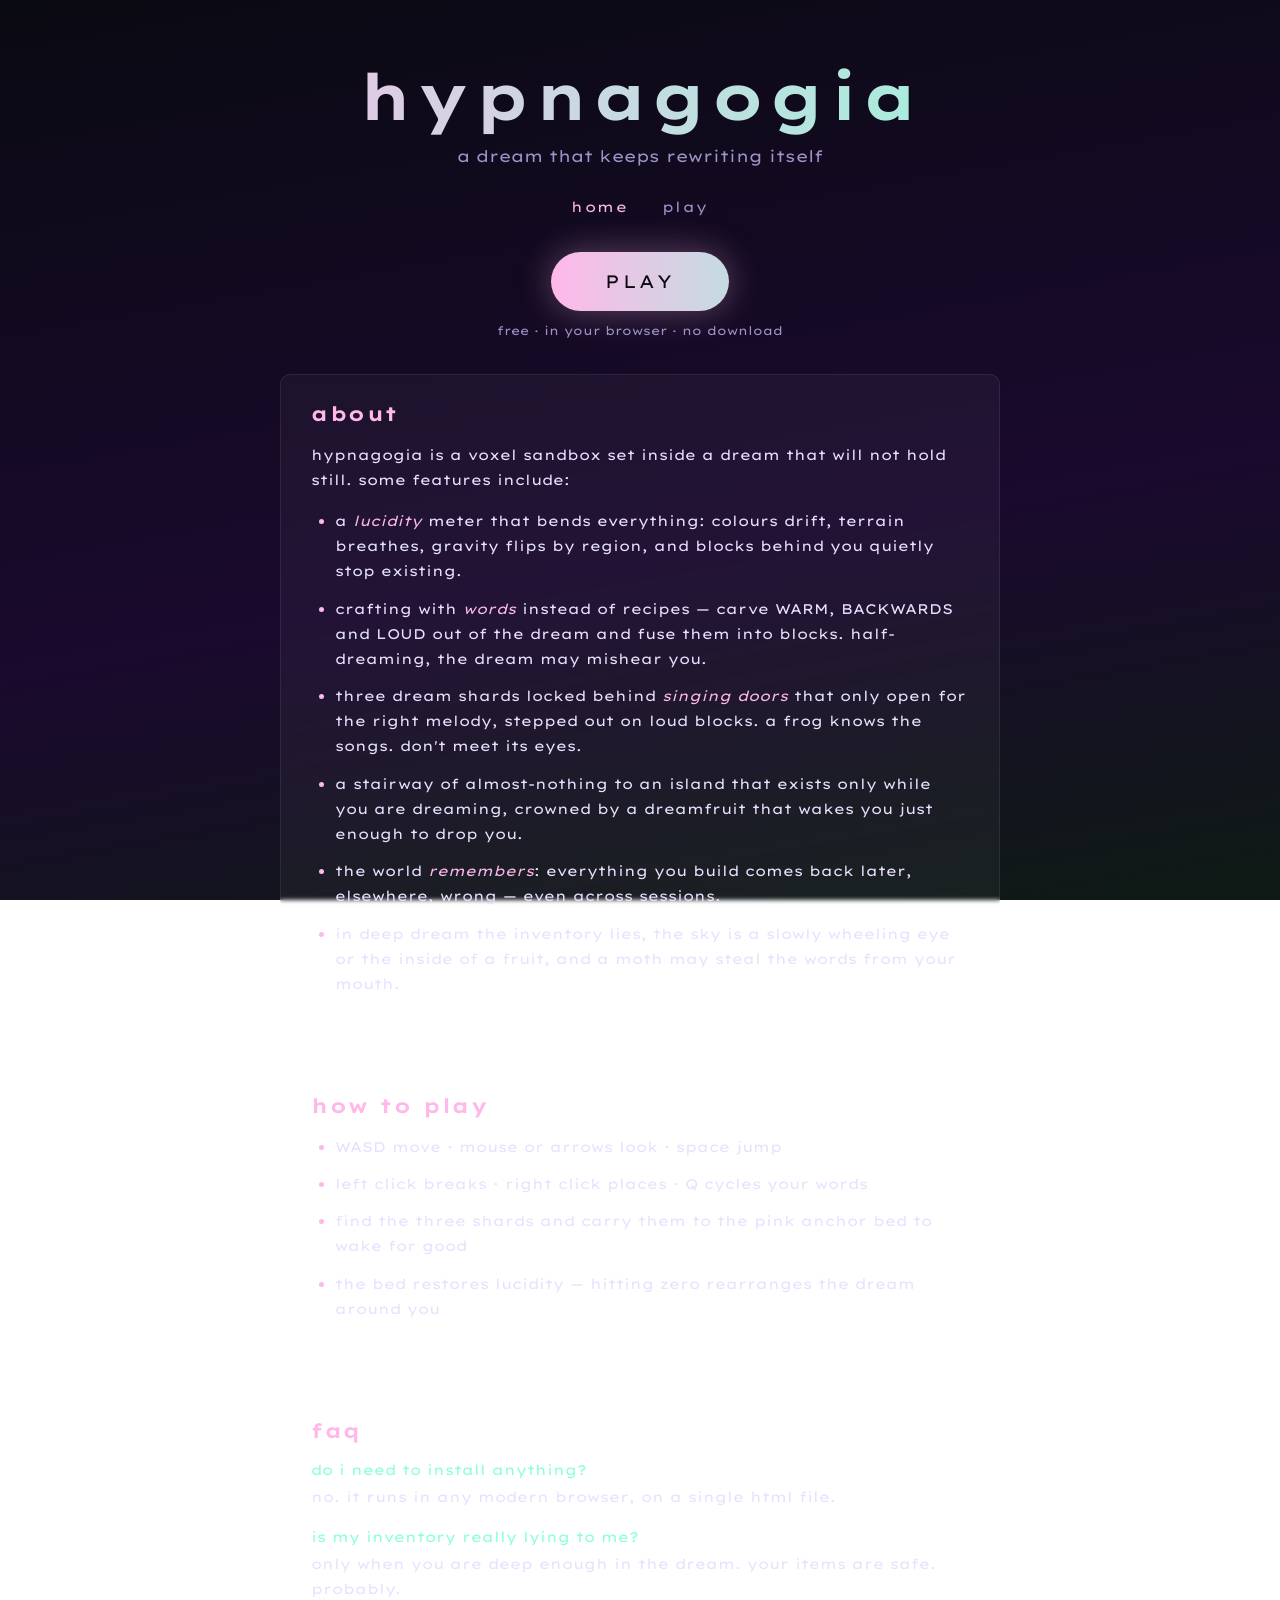
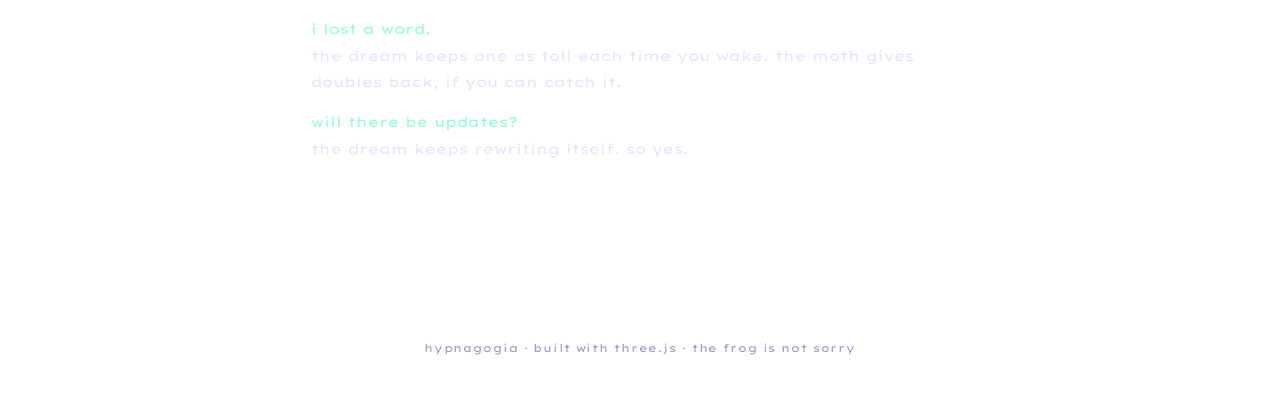
==== index.html @ a78267ee "Hypnagogia site: landing page + browser game, lucidblocks.com-style setup Co-Authored-By: Claude Fab" ====
<!DOCTYPE HTML>
<html lang="en">
<head>
	<title>hypnagogia</title>
	<meta charset="utf-8" />
	<meta name="viewport" content="width=device-width, initial-scale=1" />
	<meta name="description" content="Hypnagogia: a psychedelic voxel game about a dream that keeps rewriting itself. Playable in your browser.">
	<link rel="stylesheet" href="styles.css" />
	<link rel="preconnect" href="https://fonts.googleapis.com">
	<link rel="preconnect" href="https://fonts.gstatic.com" crossorigin>
	<link href="https://fonts.googleapis.com/css2?family=Lexend+Giga:wght@100..900&display=swap" rel="stylesheet">

	<script type="application/ld+json">
	{
	"@context": "https://schema.org",
	"@type": "VideoGame",
	"name": "Hypnagogia",
	"url": "https://seowebsq.github.io/hypnagogia/",
	"description": "Hypnagogia is a psychedelic voxel sandbox about a dream that keeps rewriting itself, playable in the browser.",
	"playMode": "SinglePlayer",
	"gamePlatform": "Web Browser"
	}
	</script>
</head>
<body>
	<div class="banner">
		<h1>hypnagogia</h1>
		<p class="tagline">a dream that keeps rewriting itself</p>
	</div>

	<nav id="websiteNavigation">
		<ul>
			<li><a href="index.html" class="current">home</a></li>
			<li><a href="play.html">play</a></li>
		</ul>
	</nav>

	<main>
		<div class="playwrap">
			<a class="playbutton" href="play.html">PLAY</a>
			<p class="sub">free · in your browser · no download</p>
		</div>

		<section class="contentSection">
			<h2>about</h2>
			<p>
				hypnagogia is a voxel sandbox set inside a dream that will not hold still.
				some features include:
			</p>
			<ul class="indented-list">
				<li>
					a <i>lucidity</i> meter that bends everything: colours drift, terrain breathes,
					gravity flips by region, and blocks behind you quietly stop existing.
				</li>
				<li>
					crafting with <i>words</i> instead of recipes — carve WARM, BACKWARDS and LOUD
					out of the dream and fuse them into blocks. half-dreaming, the dream may mishear you.
				</li>
				<li>
					three dream shards locked behind <i>singing doors</i> that only open for the right
					melody, stepped out on loud blocks. a frog knows the songs. don't meet its eyes.
				</li>
				<li>
					a stairway of almost-nothing to an island that exists only while you are dreaming,
					crowned by a dreamfruit that wakes you just enough to drop you.
				</li>
				<li>
					the world <i>remembers</i>: everything you build comes back later, elsewhere,
					wrong — even across sessions.
				</li>
				<li>
					in deep dream the inventory lies, the sky is a slowly wheeling eye or the inside
					of a fruit, and a moth may steal the words from your mouth.
				</li>
			</ul>
		</section>

		<section class="contentSection">
			<h2>how to play</h2>
			<ul class="indented-list">
				<li>WASD move · mouse or arrows look · space jump</li>
				<li>left click breaks · right click places · Q cycles your words</li>
				<li>find the three shards and carry them to the pink anchor bed to wake for good</li>
				<li>the bed restores lucidity — hitting zero rearranges the dream around you</li>
			</ul>
		</section>

		<section class="contentSection">
			<h2>faq</h2>
			<dl class="faq">
				<dt>do i need to install anything?</dt>
				<dd>no. it runs in any modern browser, on a single html file.</dd>
				<dt>is my inventory really lying to me?</dt>
				<dd>only when you are deep enough in the dream. your items are safe. probably.</dd>
				<dt>i lost a word.</dt>
				<dd>the dream keeps one as toll each time you wake. the moth gives doubles back, if you can catch it.</dd>
				<dt>will there be updates?</dt>
				<dd>the dream keeps rewriting itself. so yes.</dd>
			</dl>
		</section>
	</main>

	<footer>hypnagogia · built with three.js · the frog is not sorry</footer>
</body>
</html>
---- styles.css ----
:root {
  --ink: #e8e0ff;
  --dim: #9f92c8;
  --bg0: #0a0a12;
  --bg1: #1a0a2e;
  --accent: #ffb8e9;
  --accent2: #8affd8;
}

* { box-sizing: border-box; }

html, body {
  margin: 0;
  color: var(--ink);
  font-family: 'Lexend Giga', monospace, sans-serif;
  background: linear-gradient(170deg, var(--bg0), var(--bg1) 60%, #0e1a14);
  background-attachment: fixed;
  min-height: 100%;
}

.banner {
  text-align: center;
  padding: 56px 16px 8px;
}
.banner h1 {
  margin: 0;
  font-size: clamp(28px, 7vw, 64px);
  font-weight: 700;
  letter-spacing: 0.06em;
  background: linear-gradient(90deg, #ffb8e9, #8affd8, #b8c9ff, #ffe9a8, #ffb8e9);
  background-size: 400% 100%;
  -webkit-background-clip: text;
  background-clip: text;
  color: transparent;
  animation: drift 14s linear infinite;
}
.banner p.tagline {
  color: var(--dim);
  margin: 10px 0 0;
  font-size: clamp(12px, 2.4vw, 16px);
}
@keyframes drift { to { background-position: 400% 0; } }

nav#websiteNavigation { text-align: center; margin: 22px 0; }
nav#websiteNavigation ul { list-style: none; padding: 0; margin: 0; }
nav#websiteNavigation li { display: inline-block; margin: 0 14px; }
nav#websiteNavigation a {
  color: var(--dim);
  text-decoration: none;
  font-size: 14px;
  letter-spacing: 0.1em;
}
nav#websiteNavigation a.current, nav#websiteNavigation a:hover { color: var(--accent); }

main { max-width: 760px; margin: 0 auto; padding: 0 20px 80px; }

.contentSection {
  background: #ffffff0a;
  border: 1px solid #ffffff14;
  border-radius: 10px;
  padding: 26px 30px;
  margin: 26px 0;
  backdrop-filter: blur(2px);
}
.contentSection h2 {
  margin-top: 0;
  font-size: 20px;
  letter-spacing: 0.08em;
  color: var(--accent);
}
.contentSection p, .contentSection li {
  font-size: 14px;
  line-height: 1.8;
  color: var(--ink);
}
.contentSection a { color: var(--accent2); }
ul.indented-list { padding-left: 24px; }
ul.indented-list li { margin-bottom: 12px; }
ul.indented-list li::marker { color: var(--accent); }
.contentSection i { color: var(--accent); font-style: italic; }

.playwrap { text-align: center; margin: 36px 0; }
a.playbutton {
  display: inline-block;
  padding: 18px 54px;
  font-family: inherit;
  font-size: 18px;
  letter-spacing: 0.14em;
  text-decoration: none;
  color: var(--bg0);
  background: linear-gradient(90deg, var(--accent), var(--accent2));
  background-size: 200% 100%;
  border-radius: 999px;
  animation: drift 6s linear infinite;
  box-shadow: 0 0 34px #ffb8e955;
  transition: transform .15s;
}
a.playbutton:hover { transform: scale(1.06) rotate(-1deg); }
.playwrap .sub { color: var(--dim); font-size: 12px; margin-top: 12px; }

dl.faq dt { color: var(--accent2); font-size: 14px; margin-top: 18px; }
dl.faq dd { margin: 6px 0 0 0; font-size: 14px; line-height: 1.8; color: var(--ink); }

footer {
  text-align: center;
  color: var(--dim);
  font-size: 11px;
  padding: 30px 16px 50px;
  letter-spacing: 0.08em;
}
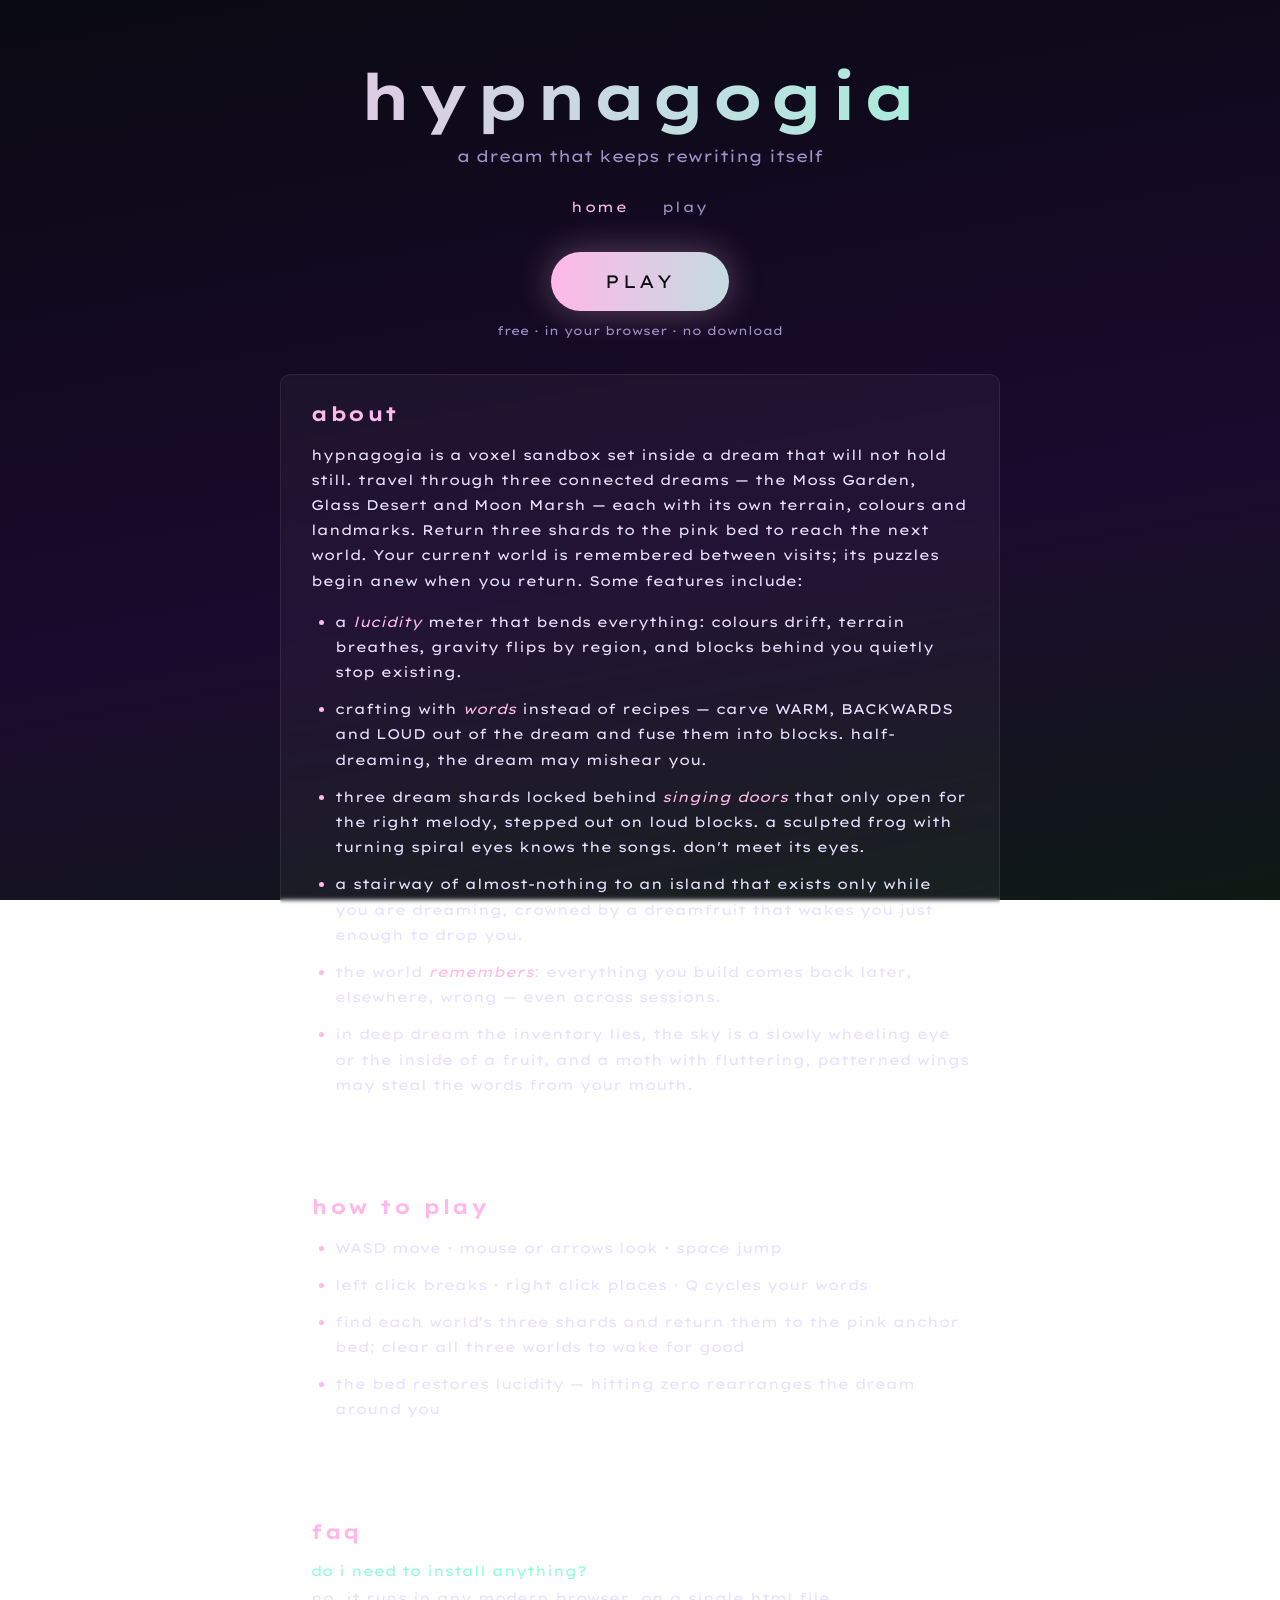
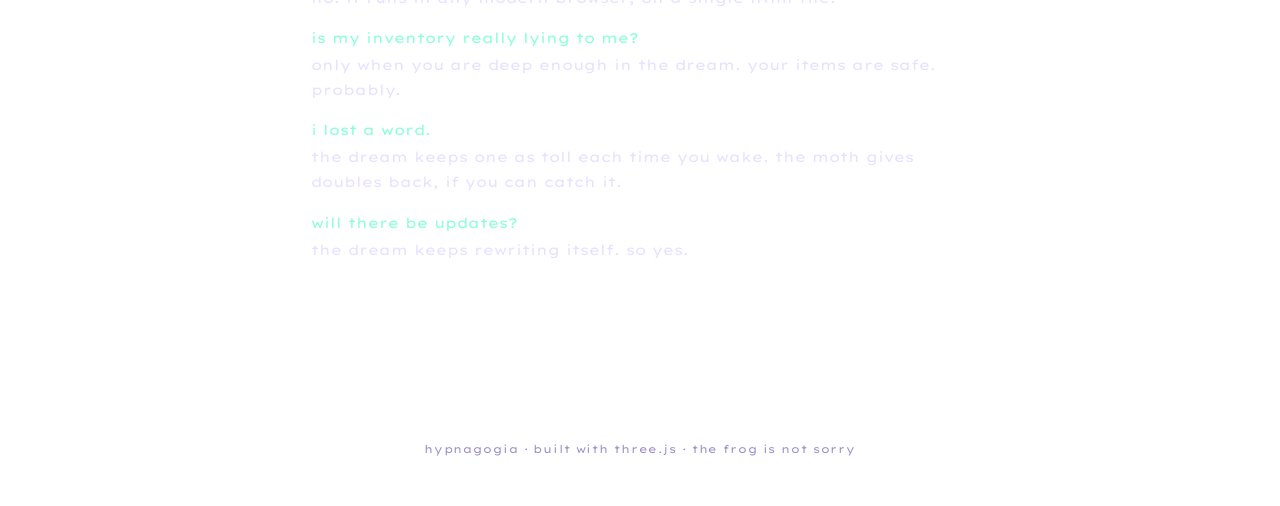
==== commit bb5b189d: "Improve dream graphics and tools; add creatures and three-world progression" ====
--- a/index.html
+++ b/index.html
@@ -45,7 +45,7 @@
 			<h2>about</h2>
 			<p>
 				hypnagogia is a voxel sandbox set inside a dream that will not hold still.
-				some features include:
+				travel through three connected dreams — the Moss Garden, Glass Desert and Moon Marsh — each with its own terrain, colours and landmarks. Return three shards to the pink bed to reach the next world. Your current world is remembered between visits; its puzzles begin anew when you return. Some features include:
 			</p>
 			<ul class="indented-list">
 				<li>
@@ -58,7 +58,7 @@
 				</li>
 				<li>
 					three dream shards locked behind <i>singing doors</i> that only open for the right
-					melody, stepped out on loud blocks. a frog knows the songs. don't meet its eyes.
+					melody, stepped out on loud blocks. a sculpted frog with turning spiral eyes knows the songs. don't meet its eyes.
 				</li>
 				<li>
 					a stairway of almost-nothing to an island that exists only while you are dreaming,
@@ -70,7 +70,7 @@
 				</li>
 				<li>
 					in deep dream the inventory lies, the sky is a slowly wheeling eye or the inside
-					of a fruit, and a moth may steal the words from your mouth.
+					of a fruit, and a moth with fluttering, patterned wings may steal the words from your mouth.
 				</li>
 			</ul>
 		</section>
@@ -80,7 +80,7 @@
 			<ul class="indented-list">
 				<li>WASD move · mouse or arrows look · space jump</li>
 				<li>left click breaks · right click places · Q cycles your words</li>
-				<li>find the three shards and carry them to the pink anchor bed to wake for good</li>
+				<li>find each world’s three shards and return them to the pink anchor bed; clear all three worlds to wake for good</li>
 				<li>the bed restores lucidity — hitting zero rearranges the dream around you</li>
 			</ul>
 		</section>
